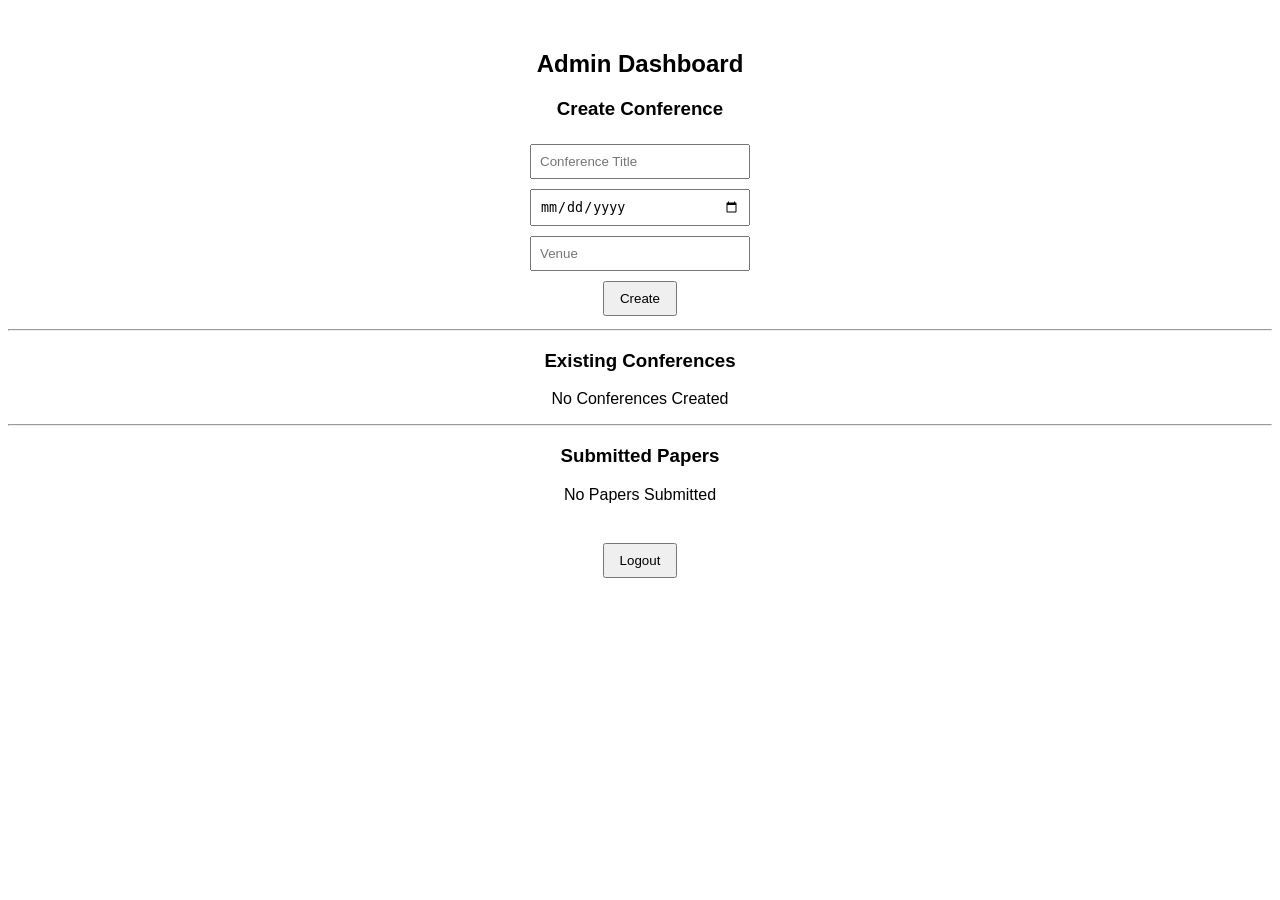
==== admin.html @ f7bb3733 "Conference Management System Frontend commit!!" ====
<!DOCTYPE html>
<html>
<head>
    <title>Admin Dashboard</title>
    <link rel="stylesheet" href="style.css">
</head>
<body onload="loadAdminData()">

<h2>Admin Dashboard</h2>

<h3>Create Conference</h3>
<input type="text" id="title" placeholder="Conference Title"><br>
<input type="date" id="date"><br>
<input type="text" id="venue" placeholder="Venue"><br>
<button onclick="createConference()">Create</button>

<hr>

<h3>Existing Conferences</h3>
<div id="conferenceList"></div>

<hr>

<h3>Submitted Papers</h3>
<div id="paperList"></div>

<br>
<button onclick="logout()">Logout</button>

<script src="script.js"></script>
</body>
</html>
---- style.css ----
body {
    font-family: Arial;
    text-align: center;
    margin-top: 50px;
}

input, select {
    padding: 8px;
    margin: 5px;
    width: 200px;
}

button {
    padding: 8px 15px;
    margin: 5px;
    cursor: pointer;
}
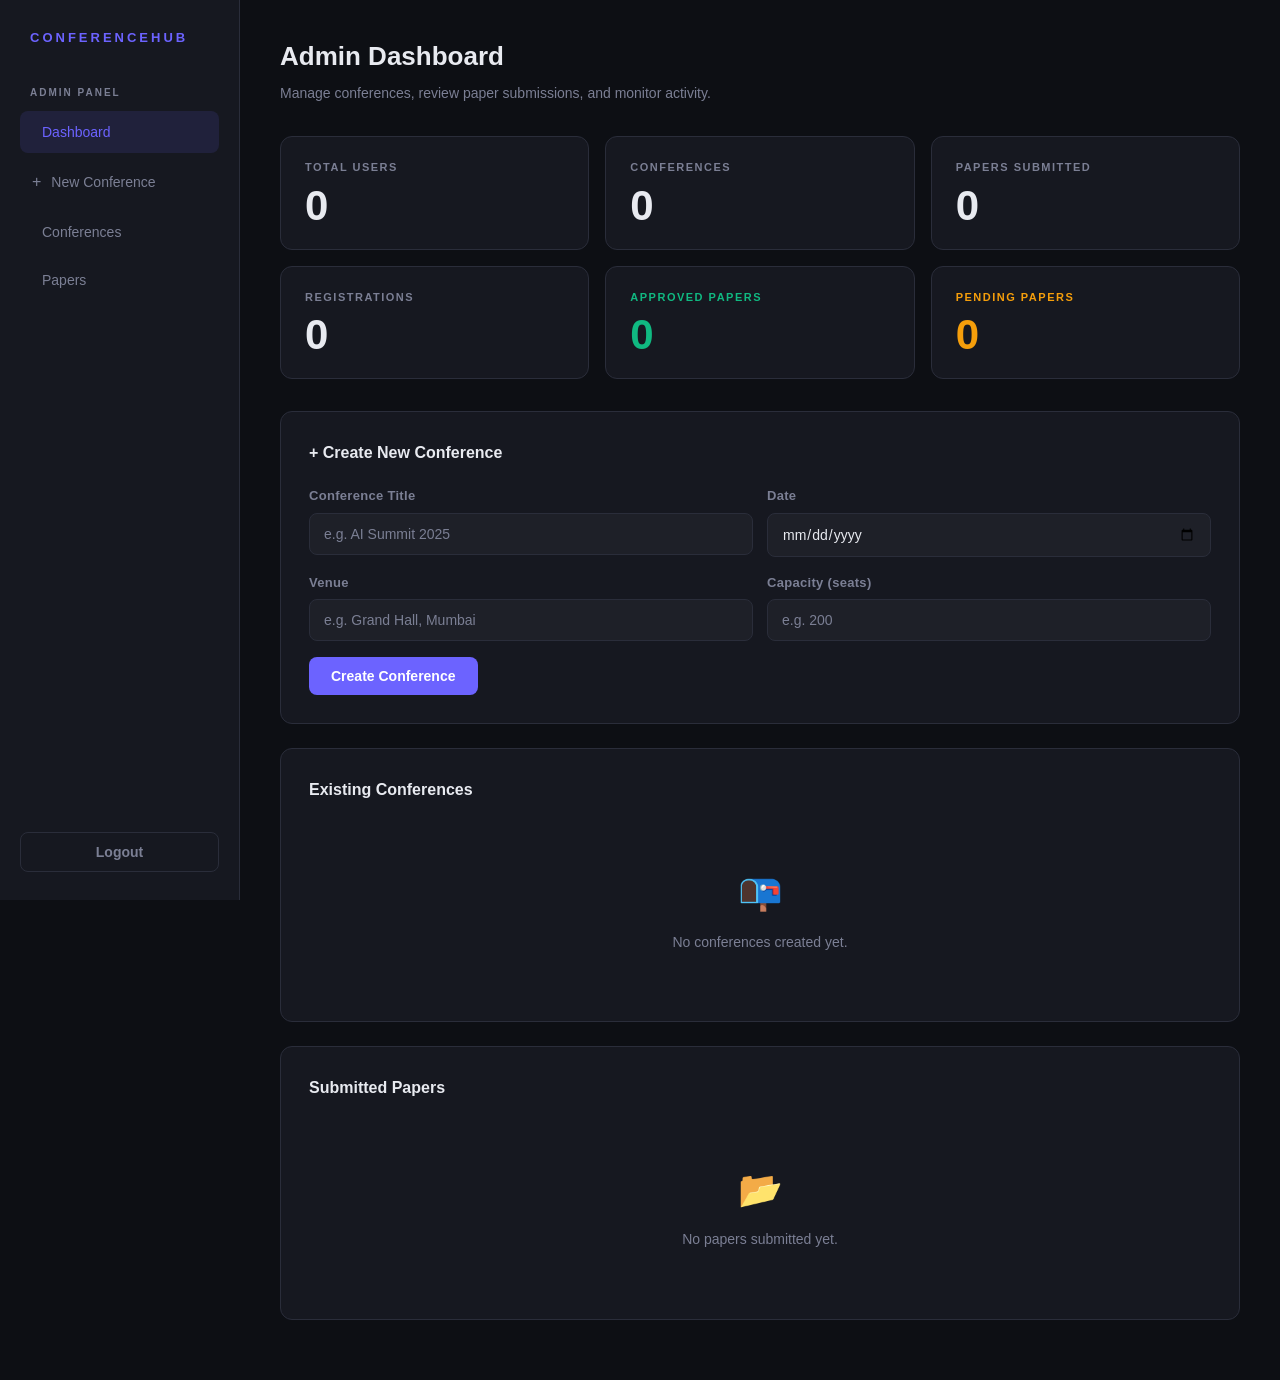
==== commit b368bfba: "design and functions are improved" ====
--- a/admin.html
+++ b/admin.html
@@ -1,31 +1,84 @@
 <!DOCTYPE html>
-<html>
+<html lang="en">
 <head>
-    <title>Admin Dashboard</title>
+    <meta charset="UTF-8">
+    <meta name="viewport" content="width=device-width, initial-scale=1.0">
+    <title>Admin Dashboard — ConferenceHub</title>
     <link rel="stylesheet" href="style.css">
 </head>
 <body onload="loadAdminData()">
 
-<h2>Admin Dashboard</h2>
+<div class="dash-layout">
+    <!-- Sidebar -->
+    <aside class="sidebar">
+        <div class="sidebar-logo">CONFERENCEHUB</div>
+        <div class="sidebar-section">Admin Panel</div>
+        <a class="active"><span class="sidebar-icon"></span> Dashboard</a>
+        <a onclick="document.getElementById('createSection').scrollIntoView({behavior:'smooth'})">
+            <span class="sidebar-icon">+</span> New Conference
+        </a>
+        <a onclick="document.getElementById('confSection').scrollIntoView({behavior:'smooth'})">
+            <span class="sidebar-icon"></span> Conferences
+        </a>
+        <a onclick="document.getElementById('paperSection').scrollIntoView({behavior:'smooth'})">
+            <span class="sidebar-icon"></span> Papers
+        </a>
+        <div class="sidebar-bottom">
+            <button class="btn-ghost" onclick="logout()" style="width:100%;justify-content:center;">
+                Logout
+            </button>
+        </div>
+    </aside>
 
-<h3>Create Conference</h3>
-<input type="text" id="title" placeholder="Conference Title"><br>
-<input type="date" id="date"><br>
-<input type="text" id="venue" placeholder="Venue"><br>
-<button onclick="createConference()">Create</button>
+    <!-- Main -->
+    <main class="main-content">
+        <div class="page-header">
+            <h2>Admin Dashboard</h2>
+            <p>Manage conferences, review paper submissions, and monitor activity.</p>
+        </div>
 
-<hr>
+        <!-- Stats -->
+        <div id="stats"></div>
 
-<h3>Existing Conferences</h3>
-<div id="conferenceList"></div>
+        <!-- Create Conference -->
+        <div class="panel" id="createSection">
+            <div class="panel-title">+ Create New Conference</div>
+            <div class="form-row">
+                <div class="form-group">
+                    <label>Conference Title</label>
+                    <input type="text" id="title" placeholder="e.g. AI Summit 2025">
+                </div>
+                <div class="form-group">
+                    <label>Date</label>
+                    <input type="date" id="date">
+                </div>
+            </div>
+            <div class="form-row">
+                <div class="form-group">
+                    <label>Venue</label>
+                    <input type="text" id="venue" placeholder="e.g. Grand Hall, Mumbai">
+                </div>
+                <div class="form-group">
+                    <label>Capacity (seats)</label>
+                    <input type="number" id="capacity" placeholder="e.g. 200" min="1">
+                </div>
+            </div>
+            <button onclick="createConference()">Create Conference</button>
+        </div>
 
-<hr>
+        <!-- Conferences List -->
+        <div class="panel" id="confSection">
+            <div class="panel-title"> Existing Conferences</div>
+            <div id="conferenceList"></div>
+        </div>
 
-<h3>Submitted Papers</h3>
-<div id="paperList"></div>
-
-<br>
-<button onclick="logout()">Logout</button>
+        <!-- Papers List -->
+        <div class="panel" id="paperSection">
+            <div class="panel-title"> Submitted Papers</div>
+            <div id="paperList"></div>
+        </div>
+    </main>
+</div>
 
 <script src="script.js"></script>
 </body>
--- a/style.css
+++ b/style.css
@@ -1,17 +1,460 @@
+:root {
+    --bg: #0d0f14;
+    --surface: #161820;
+    --surface2: #1e2028;
+    --border: #2a2d3a;
+    --text: #e8eaf0;
+    --text-muted: #7b7f94;
+    --accent: #6c63ff;
+    --accent-hover: #5a52e0;
+    --accent-soft: rgba(108,99,255,0.12);
+    --green: #10b981;
+    --green-soft: rgba(16,185,129,0.12);
+    --red: #ef4444;
+    --red-soft: rgba(239,68,68,0.12);
+    --yellow: #f59e0b;
+    --yellow-soft: rgba(245,158,11,0.12);
+    --radius: 12px;
+    --radius-sm: 8px;
+    --shadow: 0 4px 24px rgba(0,0,0,0.4);
+}
+
+* { margin: 0; padding: 0; box-sizing: border-box; }
+
 body {
-    font-family: Arial;
+    font-family: 'Segoe UI', 'Helvetica Neue', Arial, sans-serif;
+    background: var(--bg);
+    color: var(--text);
+    min-height: 100vh;
+    line-height: 1.6;
+}
+
+/* ── AUTH PAGES ── */
+.auth-wrapper {
+    min-height: 100vh;
+    display: flex;
+    align-items: center;
+    justify-content: center;
+    background: radial-gradient(ellipse at 60% 40%, rgba(108,99,255,0.15) 0%, transparent 60%),
+                radial-gradient(ellipse at 20% 80%, rgba(16,185,129,0.08) 0%, transparent 50%),
+                var(--bg);
+}
+
+.auth-card {
+    width: 420px;
+    background: var(--surface);
+    border: 1px solid var(--border);
+    border-radius: 20px;
+    padding: 40px;
+    box-shadow: var(--shadow);
+    animation: slideUp 0.4s cubic-bezier(0.16,1,0.3,1);
+}
+
+.auth-logo {
+    font-family: 'Segoe UI', 'Helvetica Neue', Arial, sans-serif;
+    font-size: 12px;
+    font-weight: 800;
+    letter-spacing: 3px;
+    text-transform: uppercase;
+    color: var(--accent);
+    margin-bottom: 28px;
+}
+
+.auth-card h2 {
+    font-family: 'Segoe UI', 'Helvetica Neue', Arial, sans-serif;
+    font-size: 28px;
+    font-weight: 800;
+    color: var(--text);
+    margin-bottom: 6px;
+}
+
+.auth-card .subtitle {
+    color: var(--text-muted);
+    font-size: 14px;
+    margin-bottom: 28px;
+}
+
+/* ── DASHBOARD LAYOUT ── */
+.dash-layout {
+    display: flex;
+    min-height: 100vh;
+}
+
+.sidebar {
+    width: 240px;
+    background: var(--surface);
+    border-right: 1px solid var(--border);
+    padding: 28px 20px;
+    display: flex;
+    flex-direction: column;
+    gap: 6px;
+    position: fixed;
+    height: 100vh;
+}
+
+.sidebar-logo {
+    font-family: 'Segoe UI', 'Helvetica Neue', Arial, sans-serif;
+    font-size: 13px;
+    font-weight: 800;
+    letter-spacing: 3px;
+    text-transform: uppercase;
+    color: var(--accent);
+    padding: 0 10px;
+    margin-bottom: 20px;
+}
+
+.sidebar-section {
+    font-size: 10px;
+    letter-spacing: 2px;
+    text-transform: uppercase;
+    color: var(--text-muted);
+    padding: 10px 10px 4px;
+    font-weight: 600;
+}
+
+.sidebar a {
+    display: flex;
+    align-items: center;
+    gap: 10px;
+    padding: 10px 12px;
+    border-radius: var(--radius-sm);
+    color: var(--text-muted);
+    text-decoration: none;
+    font-size: 14px;
+    font-weight: 500;
+    transition: all 0.2s;
+    cursor: pointer;
+}
+
+.sidebar a:hover, .sidebar a.active {
+    background: var(--accent-soft);
+    color: var(--accent);
+}
+
+.sidebar-icon { font-size: 16px; }
+
+.sidebar-bottom {
+    margin-top: auto;
+}
+
+.main-content {
+    margin-left: 240px;
+    padding: 36px 40px;
+    flex: 1;
+    max-width: calc(100vw - 240px);
+}
+
+.page-header {
+    margin-bottom: 32px;
+}
+
+.page-header h2 {
+    font-family: 'Segoe UI', 'Helvetica Neue', Arial, sans-serif;
+    font-size: 26px;
+    font-weight: 800;
+    color: var(--text);
+}
+
+.page-header p {
+    color: var(--text-muted);
+    font-size: 14px;
+    margin-top: 4px;
+}
+
+/* ── STATS GRID ── */
+.stats-grid {
+    display: grid;
+    grid-template-columns: repeat(3, 1fr);
+    gap: 16px;
+    margin-bottom: 32px;
+}
+
+.stat-card {
+    background: var(--surface);
+    border: 1px solid var(--border);
+    border-radius: var(--radius);
+    padding: 22px 24px;
+    animation: fadeIn 0.4s ease both;
+}
+
+.stat-card .stat-label {
+    font-size: 11px;
+    letter-spacing: 1.5px;
+    text-transform: uppercase;
+    color: var(--text-muted);
+    font-weight: 600;
+    margin-bottom: 8px;
+}
+
+.stat-card .stat-value {
+    font-family: 'Segoe UI', 'Helvetica Neue', Arial, sans-serif;
+    font-size: 42px;
+    font-weight: 700;
+    color: var(--text);
+    line-height: 1;
+    letter-spacing: -1px;
+}
+
+.stat-card .stat-icon {
+    font-size: 20px;
+    margin-bottom: 10px;
+    display: block;
+    line-height: 1.2;
+}
+
+/* ── CARDS / PANELS ── */
+.panel {
+    background: var(--surface);
+    border: 1px solid var(--border);
+    border-radius: var(--radius);
+    padding: 28px;
+    margin-bottom: 24px;
+    animation: fadeIn 0.4s ease both;
+}
+
+.panel-title {
+    font-family: 'Segoe UI', 'Helvetica Neue', Arial, sans-serif;
+    font-size: 16px;
+    font-weight: 700;
+    color: var(--text);
+    margin-bottom: 20px;
+    display: flex;
+    align-items: center;
+    gap: 8px;
+}
+
+/* ── FORM ELEMENTS ── */
+.form-group {
+    margin-bottom: 16px;
+}
+
+.form-group label {
+    display: block;
+    font-size: 13px;
+    font-weight: 600;
+    color: var(--text-muted);
+    margin-bottom: 6px;
+    letter-spacing: 0.3px;
+}
+
+input, select, textarea {
+    width: 100%;
+    padding: 12px 14px;
+    background: var(--surface2);
+    border: 1px solid var(--border);
+    border-radius: var(--radius-sm);
+    color: var(--text);
+    font-family: 'Segoe UI', 'Helvetica Neue', Arial, sans-serif;
+    font-size: 14px;
+    transition: border-color 0.2s, box-shadow 0.2s;
+    outline: none;
+}
+
+input::placeholder, textarea::placeholder {
+    color: var(--text-muted);
+}
+
+input:focus, select:focus, textarea:focus {
+    border-color: var(--accent);
+    box-shadow: 0 0 0 3px var(--accent-soft);
+}
+
+select option { background: var(--surface2); }
+
+.form-row {
+    display: grid;
+    grid-template-columns: 1fr 1fr;
+    gap: 14px;
+}
+
+/* ── BUTTONS ── */
+button, .btn {
+    padding: 11px 22px;
+    background: var(--accent);
+    color: #fff;
+    border: none;
+    border-radius: var(--radius-sm);
+    cursor: pointer;
+    font-family: 'Segoe UI', 'Helvetica Neue', Arial, sans-serif;
+    font-size: 14px;
+    font-weight: 600;
+    transition: all 0.2s;
+    display: inline-flex;
+    align-items: center;
+    gap: 6px;
+}
+
+button:hover {
+    background: var(--accent-hover);
+    transform: translateY(-1px);
+    box-shadow: 0 6px 20px rgba(108,99,255,0.35);
+}
+
+button:active { transform: translateY(0); }
+
+button:disabled {
+    background: var(--surface2);
+    color: var(--text-muted);
+    border: 1px solid var(--border);
+    cursor: not-allowed;
+    transform: none;
+    box-shadow: none;
+}
+
+.btn-danger {
+    background: transparent;
+    color: var(--red);
+    border: 1px solid rgba(239,68,68,0.3);
+}
+.btn-danger:hover {
+    background: var(--red-soft);
+    box-shadow: none;
+}
+
+.btn-success {
+    background: var(--green);
+}
+.btn-success:hover {
+    background: #0ea271;
+    box-shadow: 0 6px 20px rgba(16,185,129,0.35);
+}
+
+.btn-ghost {
+    background: transparent;
+    color: var(--text-muted);
+    border: 1px solid var(--border);
+}
+.btn-ghost:hover {
+    background: var(--surface2);
+    color: var(--text);
+    box-shadow: none;
+}
+
+/* ── BADGES ── */
+.badge {
+    display: inline-flex;
+    align-items: center;
+    gap: 5px;
+    padding: 4px 12px;
+    border-radius: 20px;
+    font-size: 12px;
+    font-weight: 700;
+    letter-spacing: 0.3px;
+}
+
+.badge::before {
+    content: '';
+    width: 6px; height: 6px;
+    border-radius: 50%;
+    background: currentColor;
+}
+
+.approved { background: var(--green-soft); color: var(--green); }
+.rejected  { background: var(--red-soft);   color: var(--red);   }
+.pending   { background: var(--yellow-soft); color: var(--yellow);}
+
+/* ── ITEM CARDS ── */
+.item-card {
+    background: var(--surface2);
+    border: 1px solid var(--border);
+    border-radius: var(--radius-sm);
+    padding: 18px 20px;
+    margin-bottom: 12px;
+    display: flex;
+    justify-content: space-between;
+    align-items: flex-start;
+    gap: 16px;
+    transition: border-color 0.2s;
+}
+
+.item-card:hover { border-color: var(--accent); }
+
+.item-card-info h4 {
+    font-weight: 600;
+    font-size: 15px;
+    color: var(--text);
+    margin-bottom: 4px;
+}
+
+.item-card-info p {
+    font-size: 13px;
+    color: var(--text-muted);
+    line-height: 1.5;
+}
+
+.item-card-actions {
+    display: flex;
+    gap: 8px;
+    flex-shrink: 0;
+    align-items: center;
+}
+
+/* ── EMPTY STATE ── */
+.empty {
     text-align: center;
-    margin-top: 50px;
-}
-
-input, select {
-    padding: 8px;
-    margin: 5px;
-    width: 200px;
-}
-
-button {
-    padding: 8px 15px;
-    margin: 5px;
-    cursor: pointer;
+    padding: 40px 20px;
+    color: var(--text-muted);
+    font-size: 14px;
+}
+
+.empty-icon { font-size: 36px; margin-bottom: 10px; display: block; }
+
+/* ── LINKS ── */
+a { color: var(--accent); text-decoration: none; }
+a:hover { text-decoration: underline; }
+
+.auth-card a { font-weight: 600; }
+
+/* ── TOAST ── */
+.toast-container {
+    position: fixed;
+    top: 24px;
+    right: 24px;
+    z-index: 9999;
+    display: flex;
+    flex-direction: column;
+    gap: 10px;
+}
+
+.toast {
+    background: var(--surface);
+    border: 1px solid var(--border);
+    border-radius: var(--radius-sm);
+    padding: 14px 20px;
+    font-size: 14px;
+    font-weight: 500;
+    box-shadow: var(--shadow);
+    display: flex;
+    align-items: center;
+    gap: 10px;
+    animation: slideIn 0.3s cubic-bezier(0.16,1,0.3,1), fadeOut 0.3s ease 2.7s forwards;
+    min-width: 260px;
+}
+
+.toast.success { border-left: 3px solid var(--green); }
+.toast.error   { border-left: 3px solid var(--red);   }
+.toast.info    { border-left: 3px solid var(--accent); }
+
+/* ── DIVIDER ── */
+.divider {
+    border: none;
+    border-top: 1px solid var(--border);
+    margin: 24px 0;
+}
+
+/* ── ANIMATIONS ── */
+@keyframes slideUp {
+    from { opacity:0; transform:translateY(20px); }
+    to   { opacity:1; transform:translateY(0); }
+}
+@keyframes fadeIn {
+    from { opacity:0; }
+    to   { opacity:1; }
+}
+@keyframes slideIn {
+    from { opacity:0; transform:translateX(20px); }
+    to   { opacity:1; transform:translateX(0); }
+}
+@keyframes fadeOut {
+    to { opacity:0; transform:translateX(10px); }
 }
